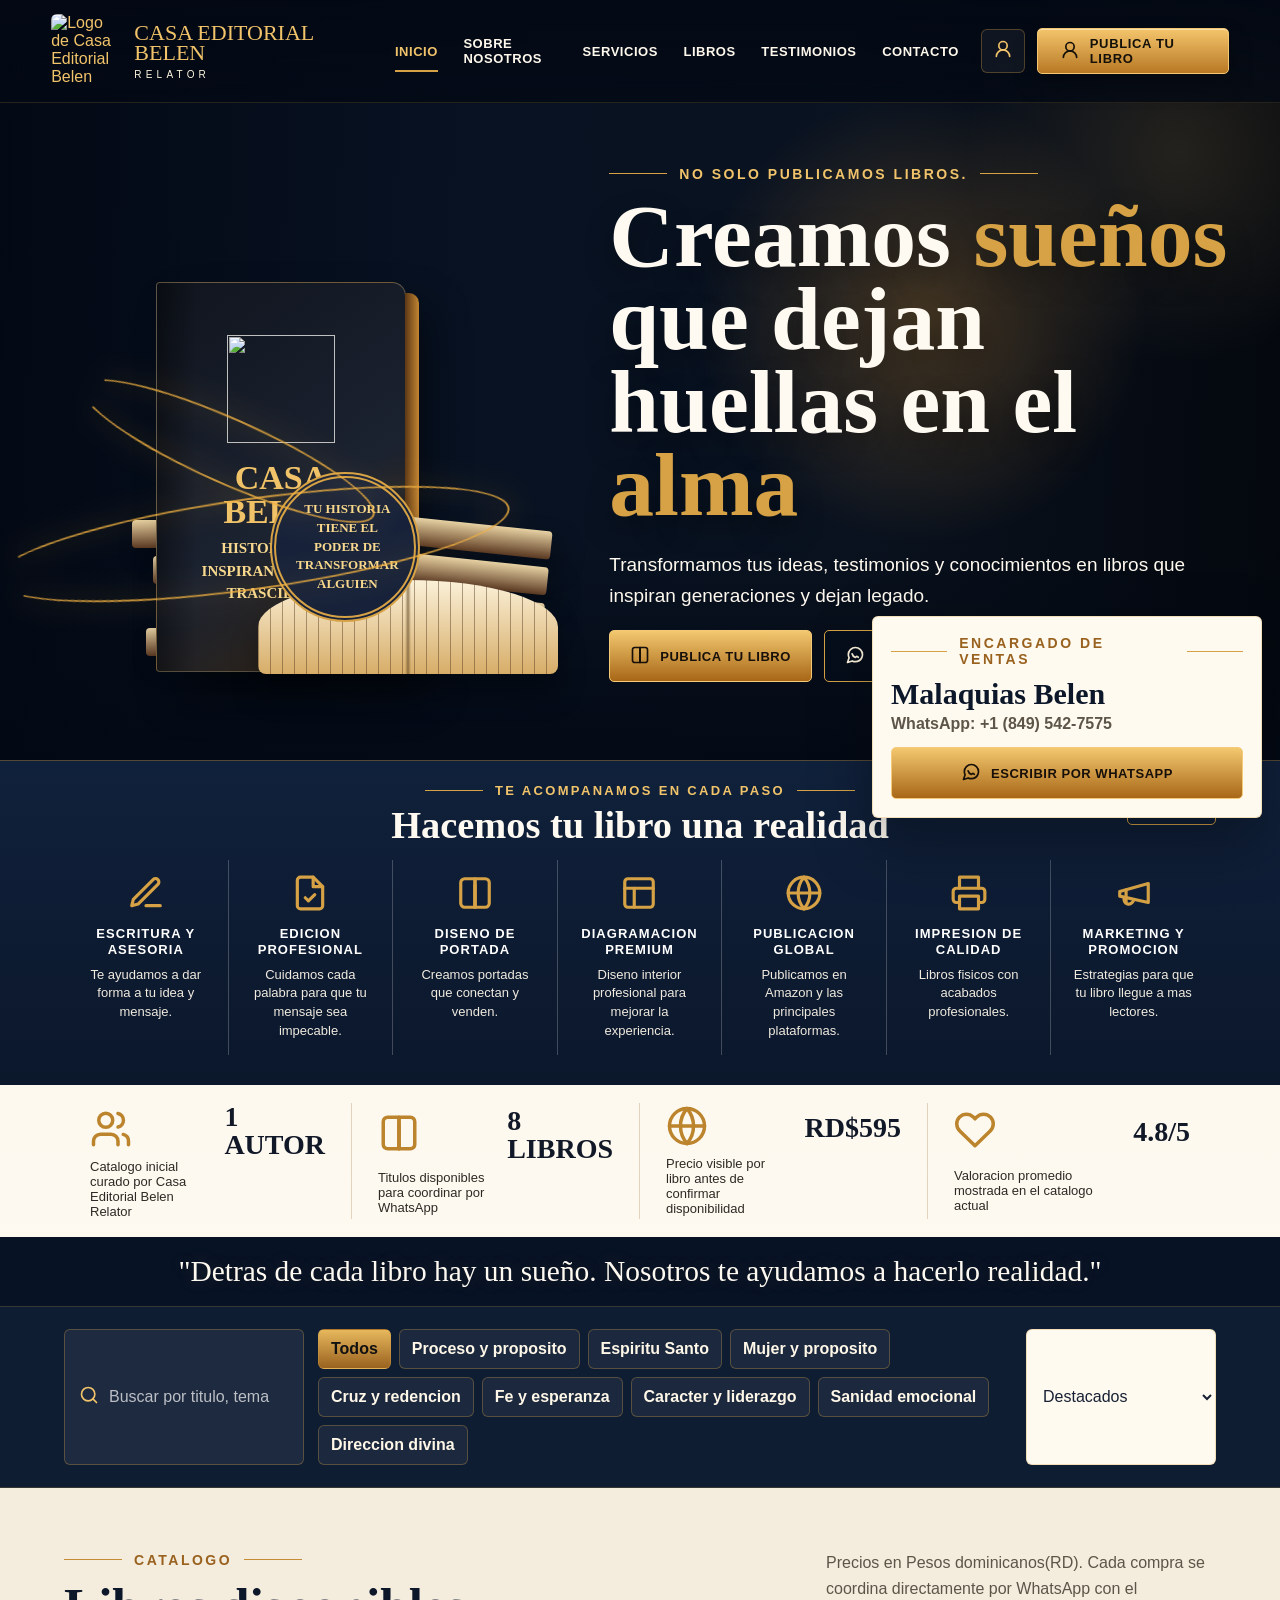
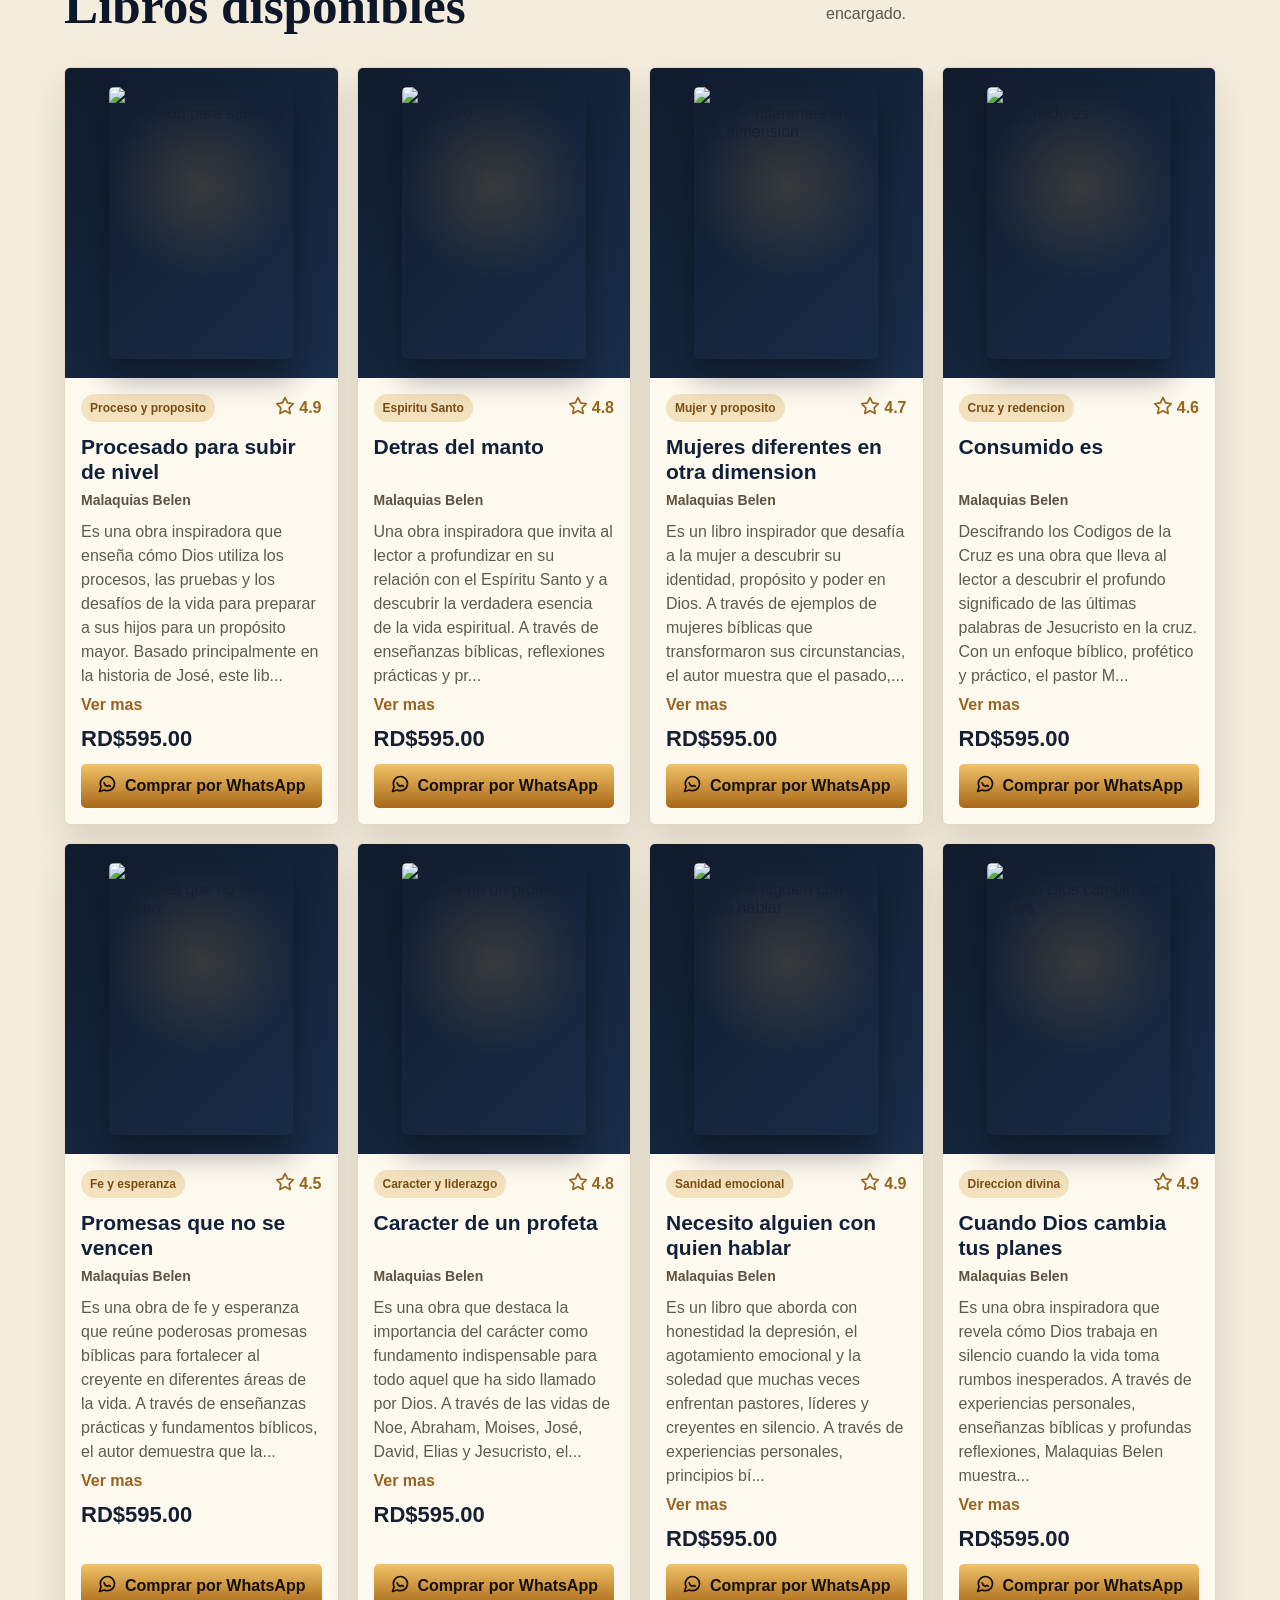
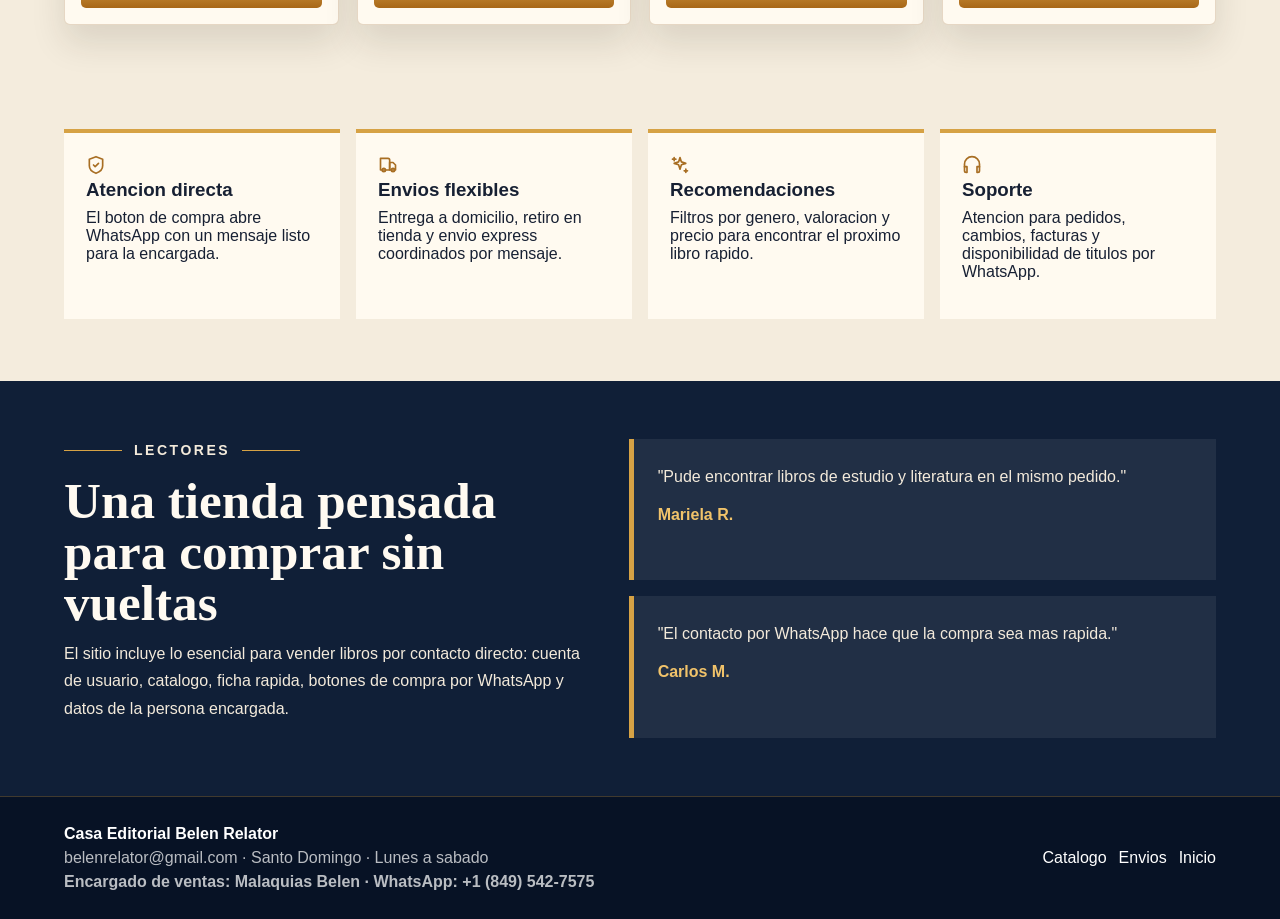
==== index.html @ 4bc47bd5 "Add files via upload" ====
<!doctype html>
<html lang="es">
  <head>
    <meta charset="UTF-8" />
    <meta name="viewport" content="width=device-width, initial-scale=1.0" />
    <title>Casa Editorial Belen Relator | Libros en linea</title>
    <link rel="stylesheet" href="styles.css" />
  </head>
  <body>
    <header class="topbar">
      <a class="brand" href="index.html#inicio" aria-label="Casa Editorial Belen Relator">
        <span class="brand-mark">
          <img src="IMG/logo_belenrelator.jpg" alt="Logo de Casa Editorial Belen Relator" />
        </span>
        <span class="brand-name">Casa Editorial Belen<small>Relator</small></span>
      </a>

      <nav class="nav" aria-label="Principal">
        <a class="active" href="index.html#inicio">Inicio</a>
        <a href="sobre-nosotros.html">Sobre nosotros</a>
        <a href="index.html#heroWhatsapp">Servicios</a>
        <a href="index.html#libros">Libros</a>
        <a href="index.html#opiniones">Testimonios</a>
        <a href="index.html#contacto">Contacto</a>
      </nav>

      <button class="menu-toggle" type="button" aria-label="Abrir menu" aria-expanded="false">
        <span></span>
        <span></span>
        <span></span>
      </button>

      <div class="header-actions">
        <button class="icon-button" id="loginOpen" type="button" aria-label="Iniciar sesion">
          <span data-lucide="user-round"></span>
        </button>
        <a class="whatsapp-header" id="headerWhatsapp" href="#" target="_blank" rel="noopener">
          <span data-lucide="user-round"></span>
          Publica tu libro
        </a>
      </div>
    </header>

    <main>
      <section class="hero" id="inicio">
        <div class="hero-media" aria-hidden="true">
          <div class="shelf-scene">
            <div class="golden-orbit orbit-one"></div>
            <div class="golden-orbit orbit-two"></div>
            <div class="book-stack stack-one">
              <span></span><span></span><span></span><span></span>
            </div>
            <div class="featured-book">
              <img src="IMG/logo_belenrelator.jpg" alt="" />
              <h2>Casa Belen</h2>
              <p>Historias que inspiran vidas que trascienden</p>
            </div>
            <div class="book-stack stack-two">
              <span></span><span></span><span></span>
            </div>
            <div class="open-book"></div>
            <div class="story-seal">Tu historia tiene el poder de transformar alguien</div>
          </div>
        </div>
        <div class="hero-copy">
          <p class="eyebrow">No solo publicamos libros.</p>
          <h1>Creamos <span>sueños</span> que dejan huellas en el <span>alma</span></h1>
          <p>Transformamos tus ideas, testimonios y conocimientos en libros que inspiran generaciones y dejan legado.</p>
          <div class="hero-actions">
            <a class="primary-button" href="#libros">
              <span data-lucide="book-open"></span>
              Publica tu libro
            </a>
            <a class="secondary-button" id="heroWhatsapp" href="#" target="_blank" rel="noopener">
              <span data-lucide="message-circle"></span>
              Agenda una consulta
            </a>
            <button class="secondary-button" id="heroLogin" type="button">
              <span data-lucide="log-in"></span>
              Entrar
            </button>
          </div>
        </div>
      </section>

      <section class="services-band" id="beneficios">
        <div class="services-heading services-heading-row">
          <div>
            <p class="eyebrow">Te acompanamos en cada paso</p>
            <h2>Hacemos tu libro una realidad</h2>
          </div>
          <a class="corner-link" href="servicios-editoriales.html">Ver mas</a>
        </div>
        <div class="services-grid">
          <article>
            <span data-lucide="edit-3"></span>
            <h3>Escritura y asesoria</h3>
            <p>Te ayudamos a dar forma a tu idea y mensaje.</p>
          </article>
          <article>
            <span data-lucide="file-check"></span>
            <h3>Edicion profesional</h3>
            <p>Cuidamos cada palabra para que tu mensaje sea impecable.</p>
          </article>
          <article>
            <span data-lucide="book-open"></span>
            <h3>Diseno de portada</h3>
            <p>Creamos portadas que conectan y venden.</p>
          </article>
          <article>
            <span data-lucide="panel-top"></span>
            <h3>Diagramacion premium</h3>
            <p>Diseno interior profesional para mejorar la experiencia.</p>
          </article>
          <article>
            <span data-lucide="globe-2"></span>
            <h3>Publicacion global</h3>
            <p>Publicamos en Amazon y las principales plataformas.</p>
          </article>
          <article>
            <span data-lucide="printer"></span>
            <h3>Impresion de calidad</h3>
            <p>Libros fisicos con acabados profesionales.</p>
          </article>
          <article>
            <span data-lucide="megaphone"></span>
            <h3>Marketing y promocion</h3>
            <p>Estrategias para que tu libro llegue a mas lectores.</p>
          </article>
        </div>
      </section>

      <section class="stats-band" id="nosotros" aria-label="Resultados de Casa Editorial Belen">
        <article>
          <span data-lucide="users"></span>
          <strong>1 autor</strong>
          <p>Catalogo inicial curado por Casa Editorial Belen Relator</p>
        </article>
        <article>
          <span data-lucide="book-open"></span>
          <strong>8 libros</strong>
          <p>Titulos disponibles para coordinar por WhatsApp</p>
        </article>
        <article>
          <span data-lucide="globe-2"></span>
          <strong>RD$595</strong>
          <p>Precio visible por libro antes de confirmar disponibilidad</p>
        </article>
        <article>
          <span data-lucide="heart"></span>
          <strong>4.8/5</strong>
          <p>Valoracion promedio mostrada en el catalogo actual</p>
        </article>
      </section>

      <section class="quote-band">
        <p>"Detras de cada libro hay un sueño. Nosotros te ayudamos a hacerlo realidad."</p>
      </section>

      <section class="toolbar-band" aria-label="Herramientas de busqueda">
        <div class="search-box">
          <span data-lucide="search"></span>
          <input id="searchInput" type="search" placeholder="Buscar por titulo, tema o descripcion" />
        </div>
        <div class="filter-tabs" id="categoryTabs" aria-label="Categorias"></div>
        <select id="sortSelect" aria-label="Ordenar catalogo">
          <option value="featured">Destacados</option>
          <option value="priceAsc">Menor precio</option>
          <option value="priceDesc">Mayor precio</option>
          <option value="rating">Mejor valorados</option>
        </select>
      </section>

      <section class="section" id="libros">
        <div class="section-heading">
          <div>
            <p class="eyebrow">Catalogo</p>
            <h2>Libros disponibles</h2>
          </div>
          <p class="section-note">Precios en Pesos dominicanos(RD). Cada compra se coordina directamente por WhatsApp con el encargado.</p>
        </div>
        <div class="book-grid" id="bookGrid"></div>
      </section>

      <section class="benefits">
        <article>
          <span data-lucide="shield-check"></span>
          <h3>Atencion directa</h3>
          <p>El boton de compra abre WhatsApp con un mensaje listo para la encargada.</p>
        </article>
        <article>
          <span data-lucide="truck"></span>
          <h3>Envios flexibles</h3>
          <p>Entrega a domicilio, retiro en tienda y envio express coordinados por mensaje.</p>
        </article>
        <article>
          <span data-lucide="sparkles"></span>
          <h3>Recomendaciones</h3>
          <p>Filtros por genero, valoracion y precio para encontrar el proximo libro rapido.</p>
        </article>
        <article>
          <span data-lucide="headphones"></span>
          <h3>Soporte</h3>
          <p>Atencion para pedidos, cambios, facturas y disponibilidad de titulos por WhatsApp.</p>
        </article>
      </section>

      <section class="split-section" id="opiniones">
        <div>
          <p class="eyebrow">Lectores</p>
          <h2>Una tienda pensada para comprar sin vueltas</h2>
          <p>El sitio incluye lo esencial para vender libros por contacto directo: cuenta de usuario, catalogo, ficha rapida, botones de compra por WhatsApp y datos de la persona encargada.</p>
        </div>
        <div class="testimonials">
          <blockquote>
            <p>"Pude encontrar libros de estudio y literatura en el mismo pedido."</p>
            <cite>Mariela R.</cite>
          </blockquote>
          <blockquote>
            <p>"El contacto por WhatsApp hace que la compra sea mas rapida."</p>
            <cite>Carlos M.</cite>
          </blockquote>
        </div>
      </section>
    </main>

    <footer class="footer" id="contacto">
      <div>
        <strong>Casa Editorial Belen Relator</strong>
        <p>belenrelator@gmail.com · Santo Domingo · Lunes a sabado</p>
        <p class="footer-contact">Encargado de ventas: Malaquias Belen · WhatsApp: +1 (849) 542-7575</p>
      </div>
      <div class="footer-links">
        <a href="#libros">Catalogo</a>
        <a href="#heroWhatsapp">Envios</a>
        <a href="#inicio">Inicio</a>
      </div>
    </footer>

    <dialog class="modal" id="loginModal">
      <form class="modal-card login-card" method="dialog">
        <button class="close-button" value="cancel" aria-label="Cerrar">
          <span data-lucide="x"></span>
        </button>
        <div class="modal-heading">
          <p class="eyebrow">Cuenta</p>
          <h2>Inicia sesion</h2>
        </div>
        <label>
          Correo electronico
          <input id="loginEmail" type="email" placeholder="cliente@email.com" required />
        </label>
        <label>
          Contrasena
          <input type="password" placeholder="••••••••" required />
        </label>
        <button class="primary-button full" id="loginSubmit" type="submit">
          <span data-lucide="log-in"></span>
          Entrar a mi cuenta
        </button>
        <p class="fine-print">Demo: puedes entrar con cualquier correo y contrasena.</p>
      </form>
    </dialog>

    <section class="contact-panel" aria-label="Contacto de compras">
      <div>
        <p class="eyebrow">Encargado de ventas</p>
        <h2 id="managerName">Malaquias Belen</h2>
        <p id="managerPhone">WhatsApp: +1 (849) 542-7575</p>
      </div>
      <a class="primary-button" id="managerWhatsapp" href="#" target="_blank" rel="noopener">
        <span data-lucide="message-circle"></span>
        Escribir por WhatsApp
      </a>
    </section>
    <div class="toast" id="toast" role="status" aria-live="polite"></div>

    <script src="app.js"></script>
  </body>
</html>
---- styles.css ----
:root {
  --ink: #f7f1e6;
  --muted: #c6bda9;
  --line: rgba(214, 162, 69, 0.32);
  --paper: #f3eadb;
  --surface: #fffaf0;
  --navy: #081326;
  --navy-2: #0f2038;
  --gold: #d6a245;
  --gold-2: #f1c36a;
  --bronze: #8f5b24;
  --green: #2f6f52;
  --shadow: 0 22px 60px rgba(0, 0, 0, 0.34);
}

* {
  box-sizing: border-box;
}

html {
  scroll-behavior: smooth;
}

body {
  margin: 0;
  background: var(--navy);
  color: var(--ink);
  font-family: Arial, Helvetica, sans-serif;
}

a {
  color: inherit;
  text-decoration: none;
}

button,
input,
select {
  font: inherit;
}

h1,
h2,
h3,
p {
  margin-top: 0;
}

h1,
h2 {
  font-family: Georgia, "Times New Roman", serif;
  letter-spacing: 0;
}

.topbar {
  position: fixed;
  top: 0;
  z-index: 30;
  display: flex;
  align-items: center;
  justify-content: space-between;
  gap: 22px;
  width: 100%;
  min-height: 86px;
  padding: 14px clamp(22px, 4vw, 64px);
  background: linear-gradient(180deg, rgba(3, 9, 20, 0.94), rgba(3, 9, 20, 0.74));
  border-bottom: 1px solid rgba(214, 162, 69, 0.16);
  backdrop-filter: blur(12px);
}

.brand {
  display: inline-flex;
  align-items: center;
  gap: 14px;
  min-width: 240px;
  color: var(--gold-2);
}

.brand-mark {
  display: grid;
  width: 74px;
  height: 74px;
  place-items: center;
  overflow: hidden;
  border-radius: 6px;
  background: transparent;
}

.brand-mark img {
  width: 100%;
  height: 100%;
  object-fit: contain;
}

.brand-name {
  display: grid;
  font-family: Georgia, "Times New Roman", serif;
  font-size: 22px;
  line-height: 0.94;
  text-transform: uppercase;
}

.brand-name small {
  margin-top: 6px;
  color: #fff7df;
  font-family: Arial, Helvetica, sans-serif;
  font-size: 10px;
  letter-spacing: 0.42em;
}

.nav {
  display: flex;
  align-items: center;
  justify-content: center;
  gap: clamp(14px, 2vw, 34px);
  color: #fff8ec;
  font-size: 13px;
  font-weight: 800;
  letter-spacing: 0.04em;
  text-transform: uppercase;
}

.nav a {
  position: relative;
  padding: 8px 0;
}

.nav a::after {
  position: absolute;
  left: 0;
  bottom: -5px;
  width: 0;
  height: 2px;
  content: "";
  background: var(--gold);
  transition: width 160ms ease;
}

.nav a:hover,
.nav a.active {
  color: var(--gold-2);
}

.nav a:hover::after,
.nav a.active::after {
  width: 100%;
}

.header-actions,
.hero-actions,
.footer-links {
  display: flex;
  align-items: center;
  gap: 12px;
}

.icon-button {
  display: inline-grid;
  min-width: 44px;
  height: 44px;
  place-items: center;
  border: 1px solid var(--line);
  border-radius: 6px;
  background: rgba(255, 255, 255, 0.05);
  color: var(--gold-2);
  cursor: pointer;
}

.menu-toggle {
  display: none;
  width: 44px;
  height: 44px;
  place-items: center;
  gap: 5px;
  border: 1px solid var(--line);
  border-radius: 6px;
  background: rgba(255, 255, 255, 0.05);
  color: var(--gold-2);
  cursor: pointer;
}

.menu-toggle span {
  display: block;
  width: 20px;
  height: 2px;
  background: currentColor;
  transition: transform 160ms ease, opacity 160ms ease;
}

.menu-toggle[aria-expanded="true"] span:nth-child(1) {
  transform: translateY(7px) rotate(45deg);
}

.menu-toggle[aria-expanded="true"] span:nth-child(2) {
  opacity: 0;
}

.menu-toggle[aria-expanded="true"] span:nth-child(3) {
  transform: translateY(-7px) rotate(-45deg);
}

.whatsapp-header {
  display: inline-flex;
  align-items: center;
  justify-content: center;
  gap: 10px;
  min-height: 46px;
  padding: 0 22px;
  border: 1px solid #f4c772;
  border-radius: 5px;
  background: linear-gradient(180deg, #f4c56c, #b87824);
  color: #14100a;
  font-size: 13px;
  font-weight: 900;
  letter-spacing: 0.05em;
  text-transform: uppercase;
  box-shadow: inset 0 1px rgba(255, 255, 255, 0.42), 0 12px 24px rgba(0, 0, 0, 0.24);
}

.hero {
  position: relative;
  display: grid;
  grid-template-columns: minmax(360px, 0.9fr) minmax(360px, 1.1fr);
  align-items: center;
  gap: clamp(24px, 4vw, 74px);
  min-height: 760px;
  padding: 124px clamp(22px, 4vw, 64px) 36px;
  overflow: hidden;
  background:
    radial-gradient(circle at 72% 42%, rgba(222, 151, 52, 0.28), transparent 22%),
    radial-gradient(circle at 92% 20%, rgba(255, 201, 104, 0.12), transparent 16%),
    linear-gradient(90deg, rgba(3, 9, 20, 0.98) 0%, rgba(7, 17, 33, 0.96) 36%, rgba(9, 17, 29, 0.9) 68%, rgba(4, 8, 14, 0.98) 100%),
    linear-gradient(135deg, #061125 0%, #0f2139 48%, #06090f 100%);
}

.hero::after {
  position: absolute;
  inset: 0;
  content: "";
  pointer-events: none;
  background:
    linear-gradient(180deg, transparent 72%, rgba(3, 9, 20, 0.9)),
    radial-gradient(circle at 7% 9%, rgba(255, 231, 167, 0.42) 0 2px, transparent 3px);
}

.hero-copy,
.hero-media {
  position: relative;
  z-index: 1;
}

.hero-copy {
  max-width: 650px;
}

.eyebrow {
  display: flex;
  align-items: center;
  gap: 12px;
  margin: 0 0 12px;
  color: var(--gold-2);
  font-size: 14px;
  font-weight: 900;
  letter-spacing: 0.18em;
  text-transform: uppercase;
}

.eyebrow::before,
.eyebrow::after {
  width: 58px;
  height: 1px;
  content: "";
  background: var(--gold);
}

h1 {
  margin-bottom: 22px;
  color: #fffaf1;
  font-size: clamp(54px, 7vw, 98px);
  line-height: 0.93;
  text-shadow: 0 12px 28px rgba(0, 0, 0, 0.34);
}

h1 span {
  color: var(--gold);
}

h2 {
  margin-bottom: 12px;
  color: #fffaf1;
  font-size: clamp(34px, 4vw, 54px);
  line-height: 1;
}

h3 {
  margin-bottom: 8px;
}

.hero-copy > p:not(.eyebrow) {
  max-width: 610px;
  color: #fff9ef;
  font-size: 19px;
  line-height: 1.65;
}

.primary-button,
.secondary-button {
  display: inline-flex;
  align-items: center;
  justify-content: center;
  gap: 10px;
  min-height: 52px;
  padding: 0 20px;
  border: 1px solid transparent;
  border-radius: 5px;
  font-size: 13px;
  font-weight: 900;
  letter-spacing: 0.04em;
  text-transform: uppercase;
  cursor: pointer;
}

.primary-button {
  border-color: #f4ca78;
  background: linear-gradient(180deg, #f3c86f, #a86717);
  color: #17100a;
}

.primary-button:hover {
  filter: brightness(1.08);
}

.secondary-button {
  background: rgba(5, 14, 28, 0.5);
  color: #fff5df;
  border-color: var(--gold);
}

.full {
  width: 100%;
}

.hero-media {
  display: grid;
  min-height: 520px;
  place-items: center;
}

.shelf-scene {
  position: relative;
  width: min(100%, 720px);
  height: 540px;
}

.featured-book {
  position: absolute;
  right: 30%;
  bottom: 22px;
  display: grid;
  justify-items: center;
  width: 250px;
  height: 390px;
  padding: 52px 24px;
  border: 1px solid rgba(255, 216, 143, 0.3);
  border-radius: 4px 14px 14px 4px;
  background:
    linear-gradient(90deg, rgba(0, 0, 0, 0.42), transparent 16%),
    linear-gradient(145deg, #10151e, #1b2230 58%, #35230d);
  color: #fff;
  box-shadow: 22px 26px 42px rgba(0, 0, 0, 0.44);
}

.featured-book::after {
  position: absolute;
  right: -14px;
  top: 10px;
  width: 14px;
  height: calc(100% - 20px);
  content: "";
  border-radius: 0 10px 10px 0;
  background: linear-gradient(90deg, #5c3715, #c28532);
}

.featured-book img {
  width: 108px;
  height: 108px;
  object-fit: contain;
}

.featured-book h2 {
  margin: 18px 0 8px;
  color: var(--gold-2);
  font-size: 34px;
  text-align: center;
  text-transform: uppercase;
}

.featured-book p {
  max-width: 170px;
  color: #f8d98f;
  font-family: Georgia, "Times New Roman", serif;
  font-size: 15px;
  font-weight: 700;
  line-height: 1.5;
  text-align: center;
  text-transform: uppercase;
}

.book-stack {
  position: absolute;
  bottom: 38px;
  left: 16%;
  display: grid;
  gap: 8px;
  width: 170px;
}

.book-stack span {
  display: block;
  height: 28px;
  border-radius: 4px;
  background: linear-gradient(180deg, #e7d2a4, #5b3922);
  box-shadow: 10px 10px 24px rgba(0, 0, 0, 0.3);
}

.book-stack span:nth-child(2) { width: 88%; margin-left: 12%; }
.book-stack span:nth-child(3) { width: 78%; margin-left: 22%; }
.book-stack span:nth-child(4) { width: 92%; margin-left: 8%; }

.stack-two {
  right: 2%;
  left: auto;
  bottom: 74px;
  width: 220px;
  transform: rotate(6deg);
}

.open-book {
  position: absolute;
  right: 0;
  bottom: 20px;
  width: 300px;
  height: 94px;
  border-radius: 50% 50% 8px 8px;
  background:
    linear-gradient(90deg, transparent 49%, rgba(90, 63, 28, 0.6) 50%, transparent 51%),
    repeating-linear-gradient(90deg, rgba(80, 52, 27, 0.45) 0 1px, transparent 1px 12px),
    linear-gradient(180deg, #fbf1d9, #d7ad68);
  box-shadow: 0 20px 28px rgba(0, 0, 0, 0.32);
}

.story-seal {
  position: absolute;
  right: 138px;
  bottom: 72px;
  display: grid;
  width: 150px;
  height: 150px;
  place-items: center;
  padding: 20px;
  border: 6px double var(--gold);
  border-radius: 50%;
  background: #17223a;
  color: #f8d98f;
  font-family: Georgia, "Times New Roman", serif;
  font-size: 13px;
  font-weight: 800;
  line-height: 1.45;
  text-align: center;
  text-transform: uppercase;
}

.golden-orbit {
  position: absolute;
  z-index: 3;
  border: 2px solid rgba(240, 177, 65, 0.8);
  border-left-color: transparent;
  border-radius: 50%;
  filter: drop-shadow(0 0 12px rgba(236, 170, 50, 0.82));
}

.orbit-one {
  right: 46px;
  bottom: 104px;
  width: 520px;
  height: 92px;
  transform: rotate(-8deg);
}

.orbit-two {
  right: 170px;
  bottom: 210px;
  width: 320px;
  height: 66px;
  transform: rotate(24deg);
}

.services-band {
  padding: 22px clamp(18px, 5vw, 72px) 30px;
  border-top: 1px solid rgba(214, 162, 69, 0.36);
  background: linear-gradient(180deg, #10213b, #0b172b);
}

.services-heading {
  text-align: center;
}

.services-heading-row {
  position: relative;
  display: flex;
  align-items: flex-start;
  justify-content: center;
  gap: 18px;
}

.services-heading .eyebrow {
  justify-content: center;
  margin-bottom: 8px;
  font-size: 13px;
}

.services-heading h2 {
  margin-bottom: 16px;
  font-size: clamp(28px, 3vw, 40px);
}

.corner-link {
  position: absolute;
  top: 4px;
  right: 0;
  display: inline-flex;
  align-items: center;
  min-height: 38px;
  padding: 0 14px;
  border: 1px solid var(--gold);
  border-radius: 5px;
  color: #fff5df;
  font-size: 12px;
  font-weight: 900;
  letter-spacing: 0.05em;
  text-transform: uppercase;
}

.corner-link:hover {
  background: rgba(214, 162, 69, 0.14);
  color: var(--gold-2);
}

.services-grid {
  display: grid;
  grid-template-columns: repeat(7, minmax(0, 1fr));
  gap: 0;
}

.services-grid article {
  min-height: 138px;
  padding: 14px 18px;
  border-right: 1px solid rgba(255, 255, 255, 0.22);
  text-align: center;
}

.services-grid article:last-child {
  border-right: 0;
}

.services-grid svg {
  width: 38px;
  height: 38px;
  margin-bottom: 10px;
  color: var(--gold);
}

.services-grid h3 {
  color: #fff;
  font-size: 13px;
  line-height: 1.2;
  letter-spacing: 0.08em;
  text-transform: uppercase;
}

.services-grid p {
  margin: 0;
  color: #f0eadf;
  font-size: 13px;
  line-height: 1.45;
}

.stats-band {
  display: grid;
  grid-template-columns: repeat(4, minmax(0, 1fr));
  gap: 0;
  padding: 18px clamp(18px, 5vw, 72px);
  background:
    linear-gradient(rgba(255, 251, 242, 0.86), rgba(255, 251, 242, 0.9)),
    var(--paper);
  color: #111827;
}

.stats-band article {
  display: grid;
  grid-template-columns: auto 1fr;
  column-gap: 14px;
  align-items: center;
  padding: 0 26px;
  border-right: 1px solid rgba(143, 91, 36, 0.24);
}

.stats-band article:last-child {
  border-right: 0;
}

.stats-band svg {
  grid-row: span 2;
  width: 42px;
  height: 42px;
  color: #bc842d;
}

.stats-band strong {
  display: block;
  font-family: Georgia, "Times New Roman", serif;
  font-size: 28px;
  line-height: 1;
  text-transform: uppercase;
}

.stats-band p {
  margin: 0;
  color: #2d2a25;
  font-size: 13px;
}

.quote-band {
  padding: 18px;
  background: #071225;
  color: #fff;
  text-align: center;
}

.quote-band p {
  margin: 0;
  font-family: Georgia, "Times New Roman", serif;
  font-size: clamp(21px, 2.3vw, 30px);
}

.quote-band p::first-letter,
.quote-band p {
  color: #fffaf1;
}

.quote-band p {
  text-shadow: 0 0 18px rgba(214, 162, 69, 0.18);
}

.toolbar-band {
  display: grid;
  grid-template-columns: minmax(240px, 1fr) auto 190px;
  gap: 14px;
  padding: 22px clamp(18px, 5vw, 72px);
  border-block: 1px solid rgba(214, 162, 69, 0.2);
  background: #0f1d33;
}

.search-box {
  display: flex;
  align-items: center;
  gap: 10px;
  min-height: 48px;
  padding: 0 14px;
  border: 1px solid var(--line);
  border-radius: 6px;
  background: rgba(255, 255, 255, 0.06);
  color: var(--gold-2);
}

.search-box input,
.login-card input,
.toolbar-band select {
  width: 100%;
  min-height: 44px;
  border: 1px solid var(--line);
  border-radius: 6px;
  background: #fffaf0;
  color: #172033;
  padding: 0 12px;
}

.search-box input {
  border: 0;
  padding: 0;
  outline: 0;
  background: transparent;
  color: #fff;
}

.search-box input::placeholder {
  color: rgba(255, 255, 255, 0.7);
}

.filter-tabs {
  display: flex;
  flex-wrap: wrap;
  gap: 8px;
}

.filter-tabs button {
  min-height: 40px;
  padding: 0 12px;
  border: 1px solid var(--line);
  border-radius: 6px;
  background: rgba(255, 255, 255, 0.05);
  color: #fff7e8;
  cursor: pointer;
  font-weight: 800;
}

.filter-tabs button.active {
  background: linear-gradient(180deg, #e7b85d, #9a621f);
  color: #111;
}

.section,
.benefits,
.split-section,
.footer {
  padding-inline: clamp(18px, 5vw, 72px);
}

.section {
  padding-block: 62px;
  background: #f4ecdd;
  color: #172033;
}

.section .eyebrow {
  color: #9a621f;
}

.section .eyebrow::before,
.section .eyebrow::after {
  background: #c58c35;
}

.section h2,
.split-section h2,
.contact-panel h2,
.modal-card h2 {
  color: #0d172a;
}

.section-heading {
  display: flex;
  align-items: end;
  justify-content: space-between;
  gap: 24px;
  margin-bottom: 24px;
}

.section-note {
  max-width: 390px;
  color: #5d5548;
  line-height: 1.6;
}

.book-grid {
  display: grid;
  grid-template-columns: repeat(4, minmax(0, 1fr));
  align-items: stretch;
  gap: 18px;
}

.book-card {
  display: flex;
  flex-direction: column;
  height: 100%;
  min-height: 690px;
  border: 1px solid rgba(143, 91, 36, 0.22);
  border-radius: 6px;
  overflow: hidden;
  background: #fffaf0;
  box-shadow: 0 18px 34px rgba(40, 31, 20, 0.12);
}

.book-cover {
  position: relative;
  display: flex;
  min-height: 310px;
  padding: 18px;
  align-items: center;
  justify-content: center;
  background:
    radial-gradient(circle at 50% 38%, rgba(214, 162, 69, 0.18), transparent 40%),
    linear-gradient(135deg, #101b2d, #1a2e49);
}

.book-cover img {
  display: block;
  width: min(78%, 210px);
  aspect-ratio: 420 / 620;
  object-fit: cover;
  border-radius: 5px;
  box-shadow: 0 18px 32px rgba(0, 0, 0, 0.36);
}

.book-body {
  display: flex;
  flex: 1;
  flex-direction: column;
  gap: 12px;
  padding: 16px;
}

.book-body h3 {
  min-height: 52px;
  margin: 0;
  color: #12213a;
  font-size: 21px;
  line-height: 1.22;
}

.book-author {
  margin: -6px 0 0;
  color: #5f5140;
  font-size: 14px;
  font-weight: 800;
}

.meta-row,
.price-row {
  display: flex;
  align-items: center;
  justify-content: space-between;
  gap: 10px;
}

.pill {
  display: inline-flex;
  align-items: center;
  min-height: 28px;
  padding: 0 9px;
  border-radius: 999px;
  background: #f3e2bd;
  color: #7b4c16;
  font-size: 12px;
  font-weight: 900;
}

.rating {
  display: inline-flex;
  align-items: center;
  gap: 4px;
  color: #9a641c;
  font-weight: 900;
}

.description-block {
  min-height: 150px;
}

.description-block p {
  margin-bottom: 8px;
  color: #5e5a51;
  line-height: 1.5;
}

.read-more {
  padding: 0;
  border: 0;
  background: transparent;
  color: #9a621f;
  cursor: pointer;
  font-weight: 900;
}

.read-more:hover {
  color: #6d4210;
  text-decoration: underline;
}

.price {
  font-size: 22px;
  font-weight: 900;
}

.add-button {
  display: inline-flex;
  align-items: center;
  justify-content: center;
  gap: 8px;
  min-height: 44px;
  margin-top: auto;
  border: 0;
  border-radius: 5px;
  background: linear-gradient(180deg, #f1c36a, #a86717);
  color: #15100a;
  font-weight: 900;
  cursor: pointer;
}

.add-button:hover,
.whatsapp-header:hover {
  filter: brightness(1.08);
}

.benefits {
  display: grid;
  grid-template-columns: repeat(4, minmax(0, 1fr));
  gap: 16px;
  padding-block: 42px 62px;
  background: #f4ecdd;
  color: #172033;
}

.benefits article {
  padding: 22px;
  border-top: 4px solid var(--gold);
  background: #fffaf0;
}

.benefits svg {
  color: #a86e23;
}

.split-section {
  display: grid;
  grid-template-columns: minmax(0, 0.9fr) minmax(280px, 1fr);
  gap: 36px;
  padding-block: 58px;
  background: #101f37;
}

.split-section h2 {
  color: #fffaf1;
}

.split-section p {
  color: #f3eadb;
  line-height: 1.7;
}

.testimonials {
  display: grid;
  gap: 16px;
}

blockquote {
  margin: 0;
  padding: 24px;
  border-left: 5px solid var(--gold);
  background: rgba(255, 255, 255, 0.07);
}

cite {
  color: var(--gold-2);
  font-style: normal;
  font-weight: 800;
}

.footer {
  display: flex;
  align-items: center;
  justify-content: space-between;
  gap: 20px;
  padding-block: 28px;
  border-top: 1px solid rgba(214, 162, 69, 0.28);
  background: #071225;
  color: #fff;
}

.contact-panel {
  position: fixed;
  right: 18px;
  bottom: 82px;
  z-index: 25;
  display: grid;
  width: min(390px, calc(100vw - 36px));
  gap: 14px;
  padding: 18px;
  border: 1px solid rgba(214, 162, 69, 0.32);
  border-radius: 6px;
  background: #fffaf0;
  color: #172033;
  box-shadow: var(--shadow);
}

.contact-panel h2 {
  margin-bottom: 6px;
  font-size: 30px;
}

.contact-panel .eyebrow {
  color: #9a621f;
}

.contact-panel p:last-child {
  margin: 0;
  color: #5d5548;
  font-weight: 800;
}

.footer p {
  margin: 6px 0 0;
  color: rgba(255, 255, 255, 0.72);
}

.footer-contact {
  color: var(--gold-2);
  font-weight: 800;
}

.modal {
  width: min(94vw, 440px);
  padding: 0;
  border: 0;
  border-radius: 6px;
  background: transparent;
}

.modal::backdrop {
  background: rgba(2, 7, 16, 0.7);
}

.modal-card {
  position: relative;
  display: grid;
  gap: 14px;
  padding: 28px;
  border-radius: 6px;
  background: #fffaf0;
  color: #172033;
}

.modal-card label {
  display: grid;
  gap: 7px;
  color: #4f4538;
  font-size: 13px;
  font-weight: 800;
}

.close-button {
  position: absolute;
  top: 12px;
  right: 12px;
  display: grid;
  width: 38px;
  height: 38px;
  place-items: center;
  border: 0;
  border-radius: 6px;
  background: #efe1c6;
  cursor: pointer;
}

.fine-print {
  margin: 0;
  color: #6a5f50;
  font-size: 13px;
}

.cart-empty {
  padding: 24px;
  border: 1px dashed rgba(143, 91, 36, 0.34);
  border-radius: 6px;
  color: #5d5548;
  text-align: center;
}

.toast {
  position: fixed;
  right: 18px;
  bottom: 18px;
  z-index: 60;
  max-width: min(360px, calc(100vw - 36px));
  padding: 14px 16px;
  border-radius: 6px;
  background: #071225;
  color: #fff;
  box-shadow: var(--shadow);
  opacity: 0;
  transform: translateY(12px);
  transition: 160ms ease;
  pointer-events: none;
}

.toast.show {
  opacity: 1;
  transform: translateY(0);
}

.inner-page {
  padding-top: 86px;
  background: #f4ecdd;
  color: #172033;
}

.leader-hero,
.service-detail-hero {
  padding: 86px clamp(18px, 5vw, 72px) 64px;
}

.leader-hero {
  display: grid;
  grid-template-columns: minmax(280px, 0.78fr) minmax(320px, 1fr);
  gap: clamp(28px, 5vw, 72px);
  align-items: center;
  background:
    linear-gradient(90deg, rgba(5, 14, 28, 0.94), rgba(12, 31, 56, 0.9)),
    #101f37;
  color: #fffaf1;
}

.leader-photo {
  overflow: hidden;
  border: 1px solid rgba(214, 162, 69, 0.36);
  border-radius: 6px;
  background: #fffaf0;
  box-shadow: var(--shadow);
}

.leader-photo img {
  display: block;
  width: 100%;
  aspect-ratio: 4 / 5;
  object-fit: cover;
}

.leader-copy h1,
.service-detail-hero h1 {
  font-size: clamp(44px, 6vw, 82px);
}

.leader-copy p,
.service-detail-hero p {
  max-width: 720px;
  font-size: 19px;
  line-height: 1.7;
}

.story-section,
.process-section {
  display: grid;
  grid-template-columns: minmax(260px, 0.7fr) minmax(300px, 1fr);
  gap: 34px;
  padding: 58px clamp(18px, 5vw, 72px);
  background: #fffaf0;
}

.story-section .eyebrow,
.process-section .eyebrow,
.service-detail-hero .eyebrow {
  color: #9a621f;
}

.story-section .eyebrow::before,
.story-section .eyebrow::after,
.process-section .eyebrow::before,
.process-section .eyebrow::after,
.service-detail-hero .eyebrow::before,
.service-detail-hero .eyebrow::after {
  background: #c58c35;
}

.story-section h2,
.process-section h2,
.pricing-grid h2 {
  color: #0d172a;
}

.story-text p,
.process-list p {
  color: #51483d;
  font-size: 17px;
  line-height: 1.75;
}

.service-detail-hero {
  background:
    radial-gradient(circle at 84% 28%, rgba(214, 162, 69, 0.24), transparent 24%),
    linear-gradient(135deg, #f8efd9, #fffaf0 58%, #ead6ad);
}

.pricing-grid {
  display: grid;
  grid-template-columns: repeat(3, minmax(0, 1fr));
  gap: 18px;
  padding: 24px clamp(18px, 5vw, 72px) 58px;
}

.pricing-grid article {
  display: grid;
  gap: 12px;
  padding: 24px;
  border-top: 4px solid var(--gold);
  background: #fffaf0;
  box-shadow: 0 18px 34px rgba(40, 31, 20, 0.12);
}

.pricing-grid strong {
  color: #8f5b24;
  font-size: 28px;
}

.pricing-grid p {
  color: #51483d;
  line-height: 1.65;
}

svg {
  width: 20px;
  height: 20px;
  fill: none;
  stroke: currentColor;
  stroke-linecap: round;
  stroke-linejoin: round;
  stroke-width: 2;
}

@media (max-width: 1180px) {
  .topbar {
    flex-wrap: wrap;
  }

  .nav {
    order: 3;
    width: 100%;
    overflow-x: auto;
    justify-content: flex-start;
    padding-bottom: 4px;
  }

  .hero {
    grid-template-columns: 1fr;
    padding-top: 160px;
  }

  .hero-media {
    order: -1;
  }

  .services-grid {
    grid-template-columns: repeat(3, minmax(0, 1fr));
  }

  .services-grid article {
    border-bottom: 1px solid rgba(255, 255, 255, 0.16);
  }

  .book-grid,
  .benefits,
  .stats-band {
    grid-template-columns: repeat(2, minmax(0, 1fr));
  }

  .toolbar-band {
    grid-template-columns: 1fr;
  }

  .pricing-grid {
    grid-template-columns: 1fr;
  }
}

@media (max-width: 820px) {
  .topbar {
    min-height: 74px;
    padding: 10px 18px;
  }

  .brand {
    min-width: 0;
  }

  .brand-name {
    display: none;
  }

  .menu-toggle {
    display: inline-grid;
    margin-left: auto;
  }

  .header-actions {
    display: none;
  }

  .nav {
    display: none;
    order: 4;
    width: 100%;
    padding: 8px 0 2px;
    border-top: 1px solid rgba(214, 162, 69, 0.18);
  }

  .topbar.menu-open .nav {
    display: grid;
    gap: 0;
  }

  .nav a {
    padding: 13px 2px;
    border-bottom: 1px solid rgba(255, 255, 255, 0.08);
  }

  .nav a::after {
    display: none;
  }

  .hero {
    min-height: auto;
    padding-top: 112px;
  }

  .hero-media {
    min-height: 360px;
  }

  .shelf-scene {
    height: 360px;
    transform: scale(0.72);
  }

  .section-heading,
  .footer,
  .split-section,
  .leader-hero,
  .story-section,
  .process-section {
    align-items: flex-start;
    grid-template-columns: 1fr;
  }

  .corner-link {
    position: static;
    margin-bottom: 14px;
  }

  .services-heading-row {
    align-items: center;
    flex-direction: column;
  }

  .stats-band article {
    border-bottom: 1px solid rgba(143, 91, 36, 0.2);
    padding: 16px;
  }

  .contact-panel {
    display: none;
  }
}

@media (max-width: 560px) {
  h1 {
    font-size: clamp(44px, 16vw, 62px);
  }

  .hero-actions {
    align-items: stretch;
    flex-direction: column;
  }

  .primary-button,
  .secondary-button {
    width: 100%;
  }

  .services-grid,
  .book-grid,
  .benefits,
  .stats-band {
    grid-template-columns: 1fr;
  }

  .services-grid article,
  .stats-band article {
    border-right: 0;
  }

}
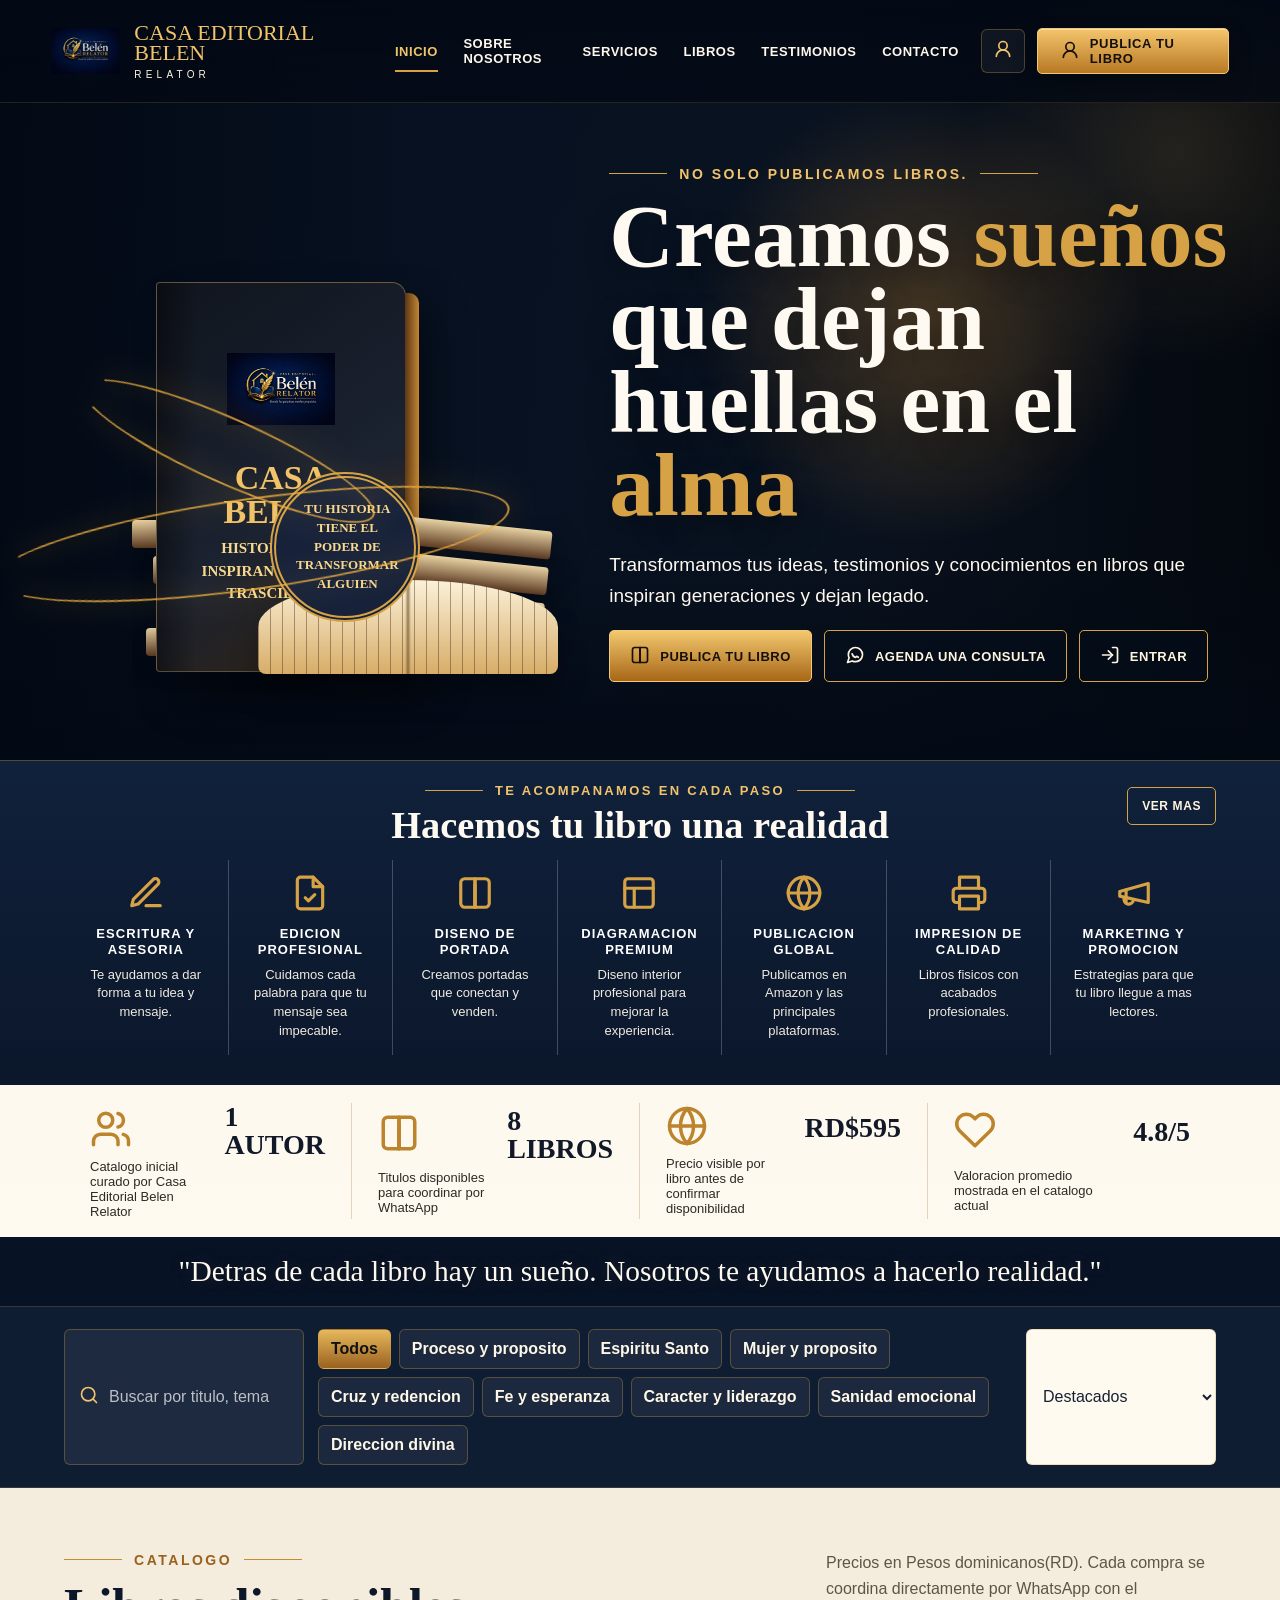
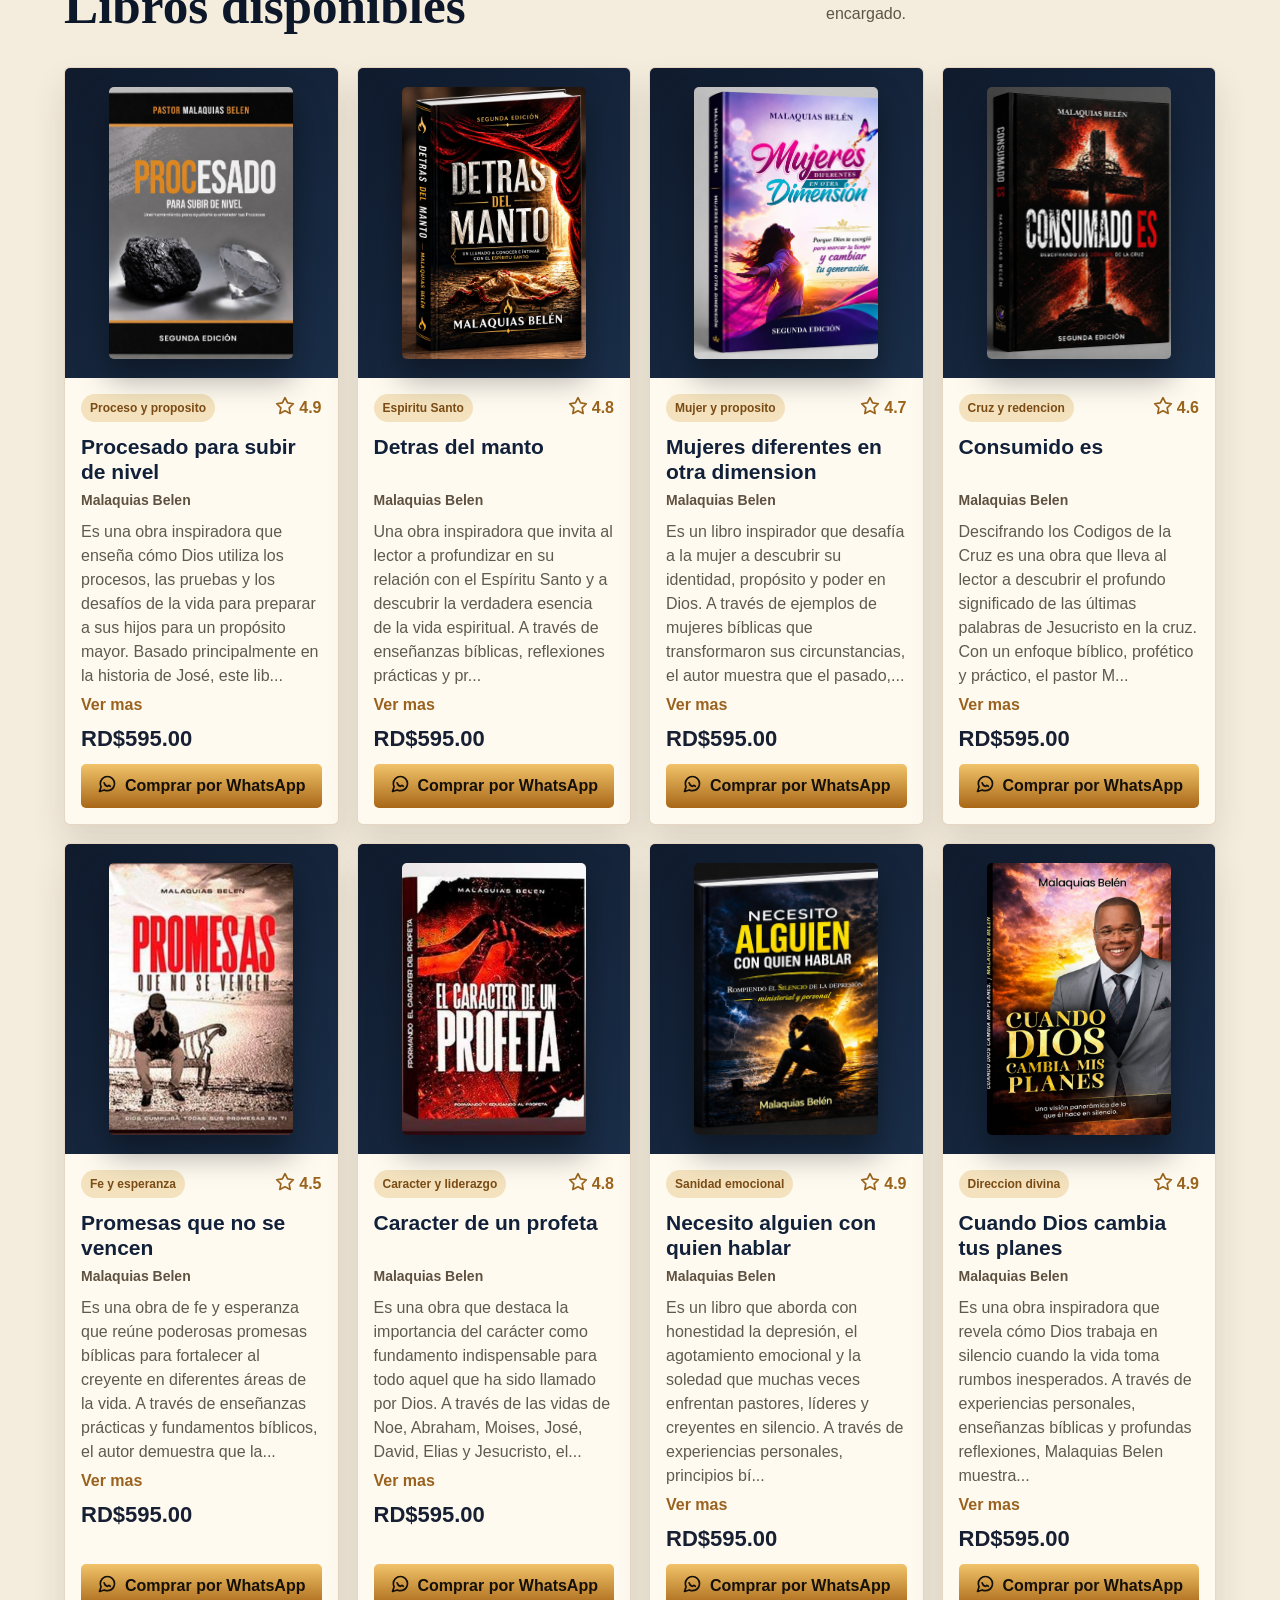
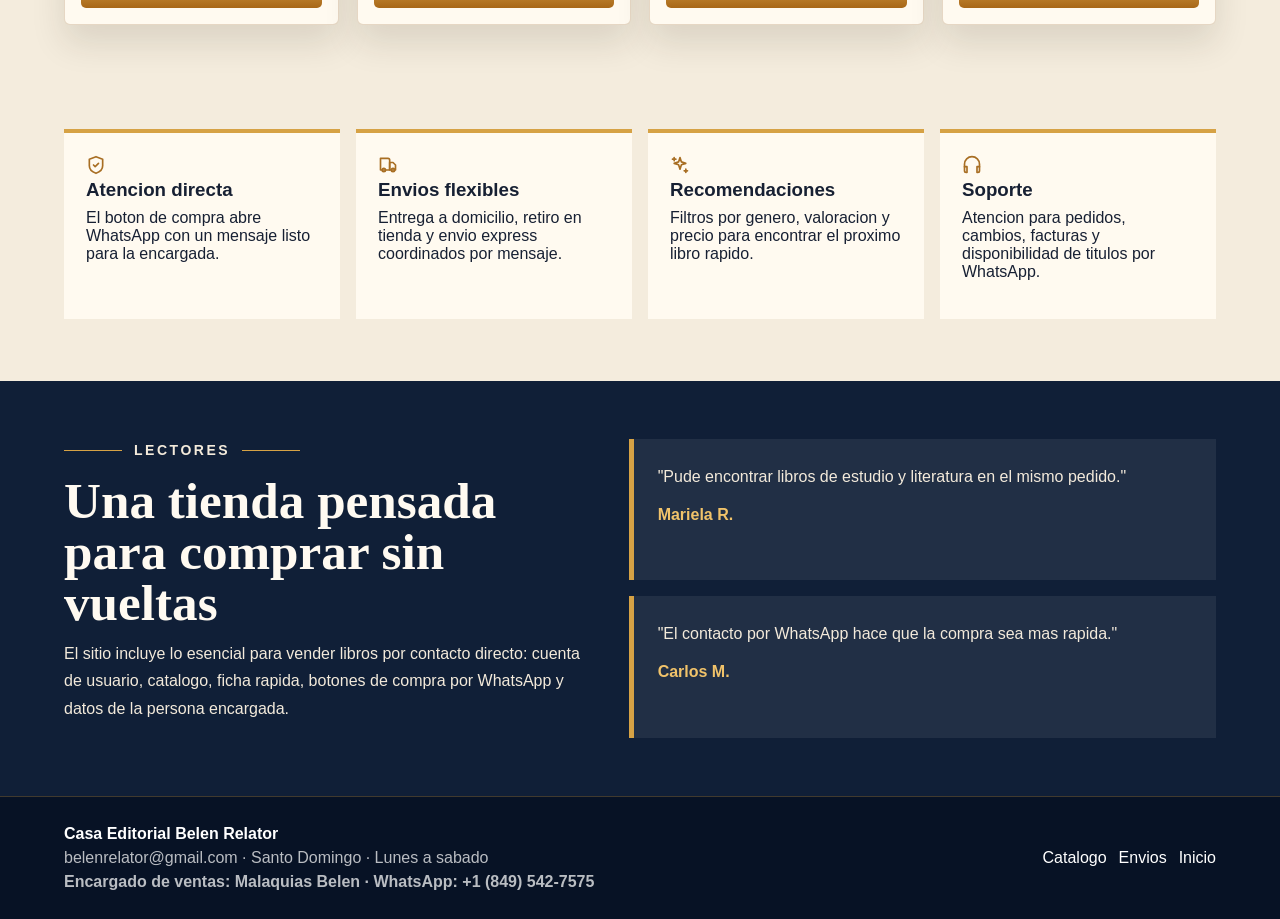
==== commit fccf0ef7: "Update index.html" ====
--- a/index.html
+++ b/index.html
@@ -261,18 +261,6 @@
         <p class="fine-print">Demo: puedes entrar con cualquier correo y contrasena.</p>
       </form>
     </dialog>
-
-    <section class="contact-panel" aria-label="Contacto de compras">
-      <div>
-        <p class="eyebrow">Encargado de ventas</p>
-        <h2 id="managerName">Malaquias Belen</h2>
-        <p id="managerPhone">WhatsApp: +1 (849) 542-7575</p>
-      </div>
-      <a class="primary-button" id="managerWhatsapp" href="#" target="_blank" rel="noopener">
-        <span data-lucide="message-circle"></span>
-        Escribir por WhatsApp
-      </a>
-    </section>
     <div class="toast" id="toast" role="status" aria-live="polite"></div>
 
     <script src="app.js"></script>
